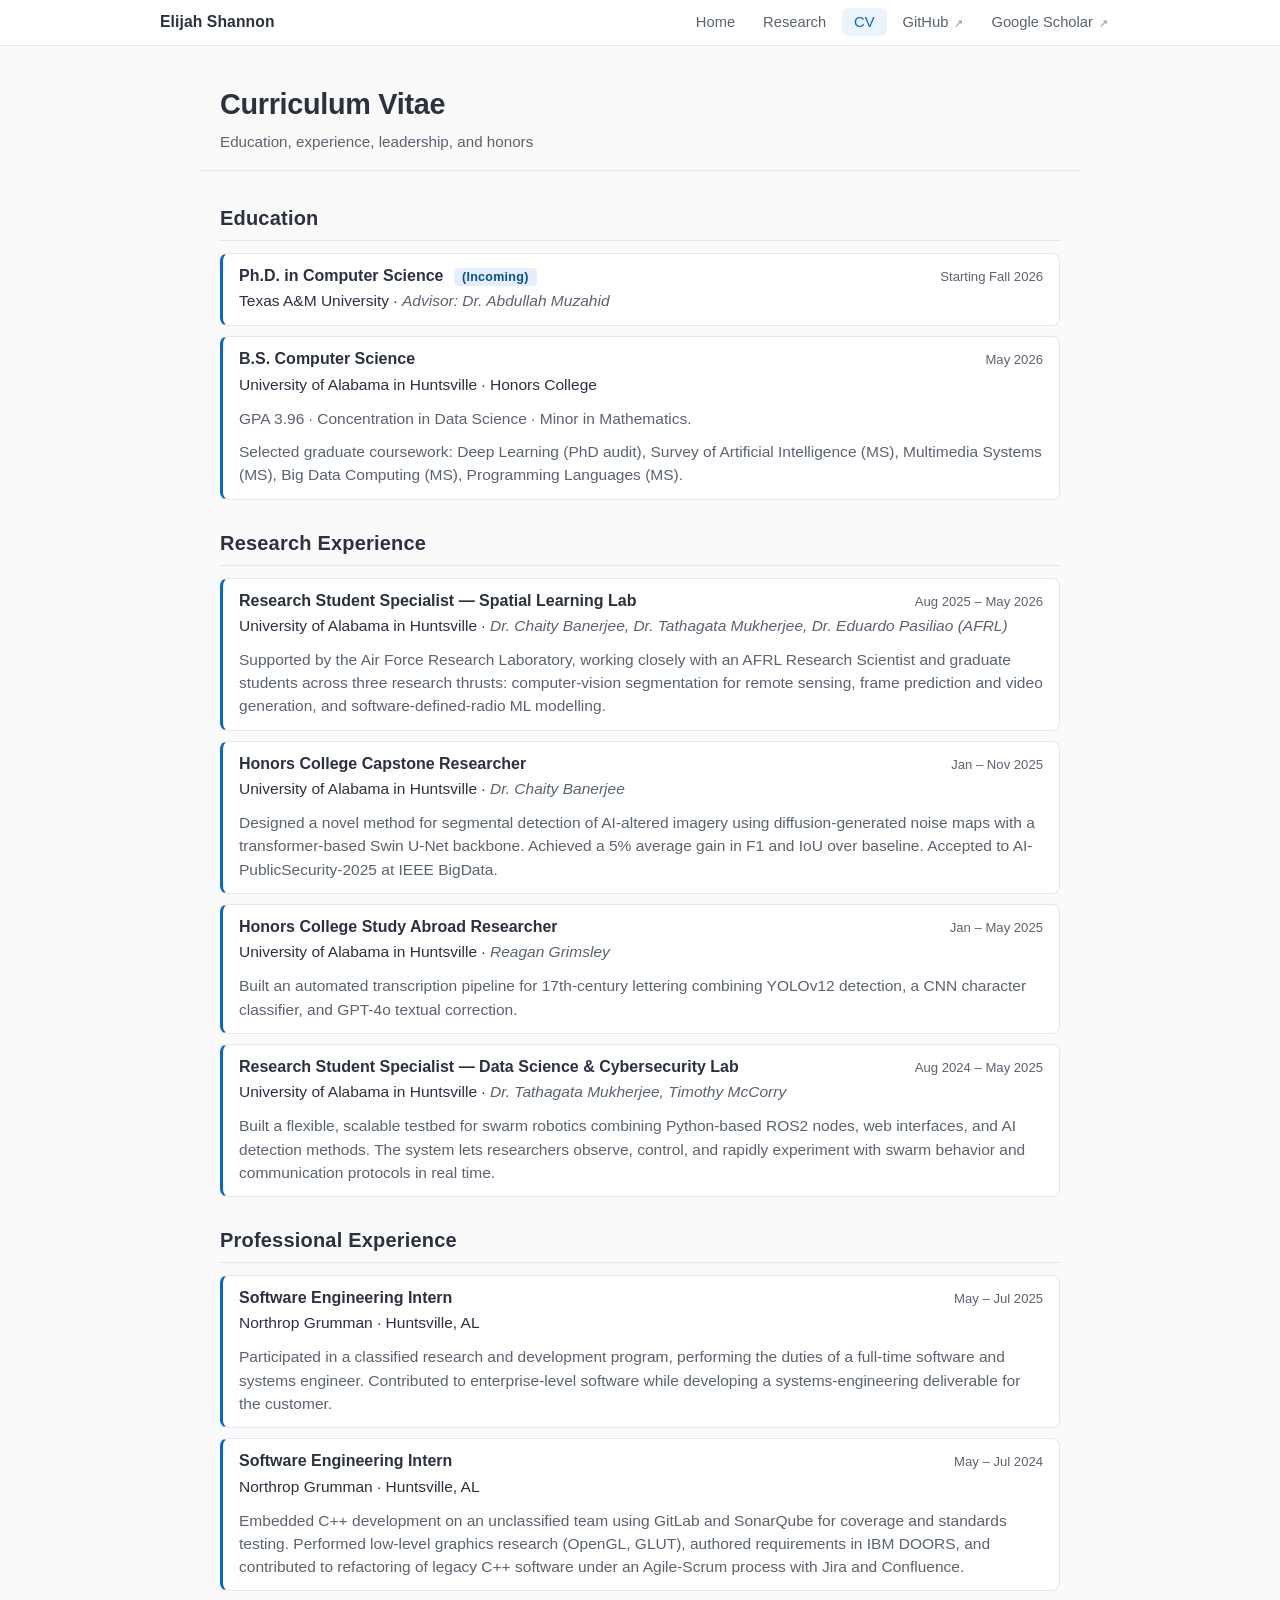
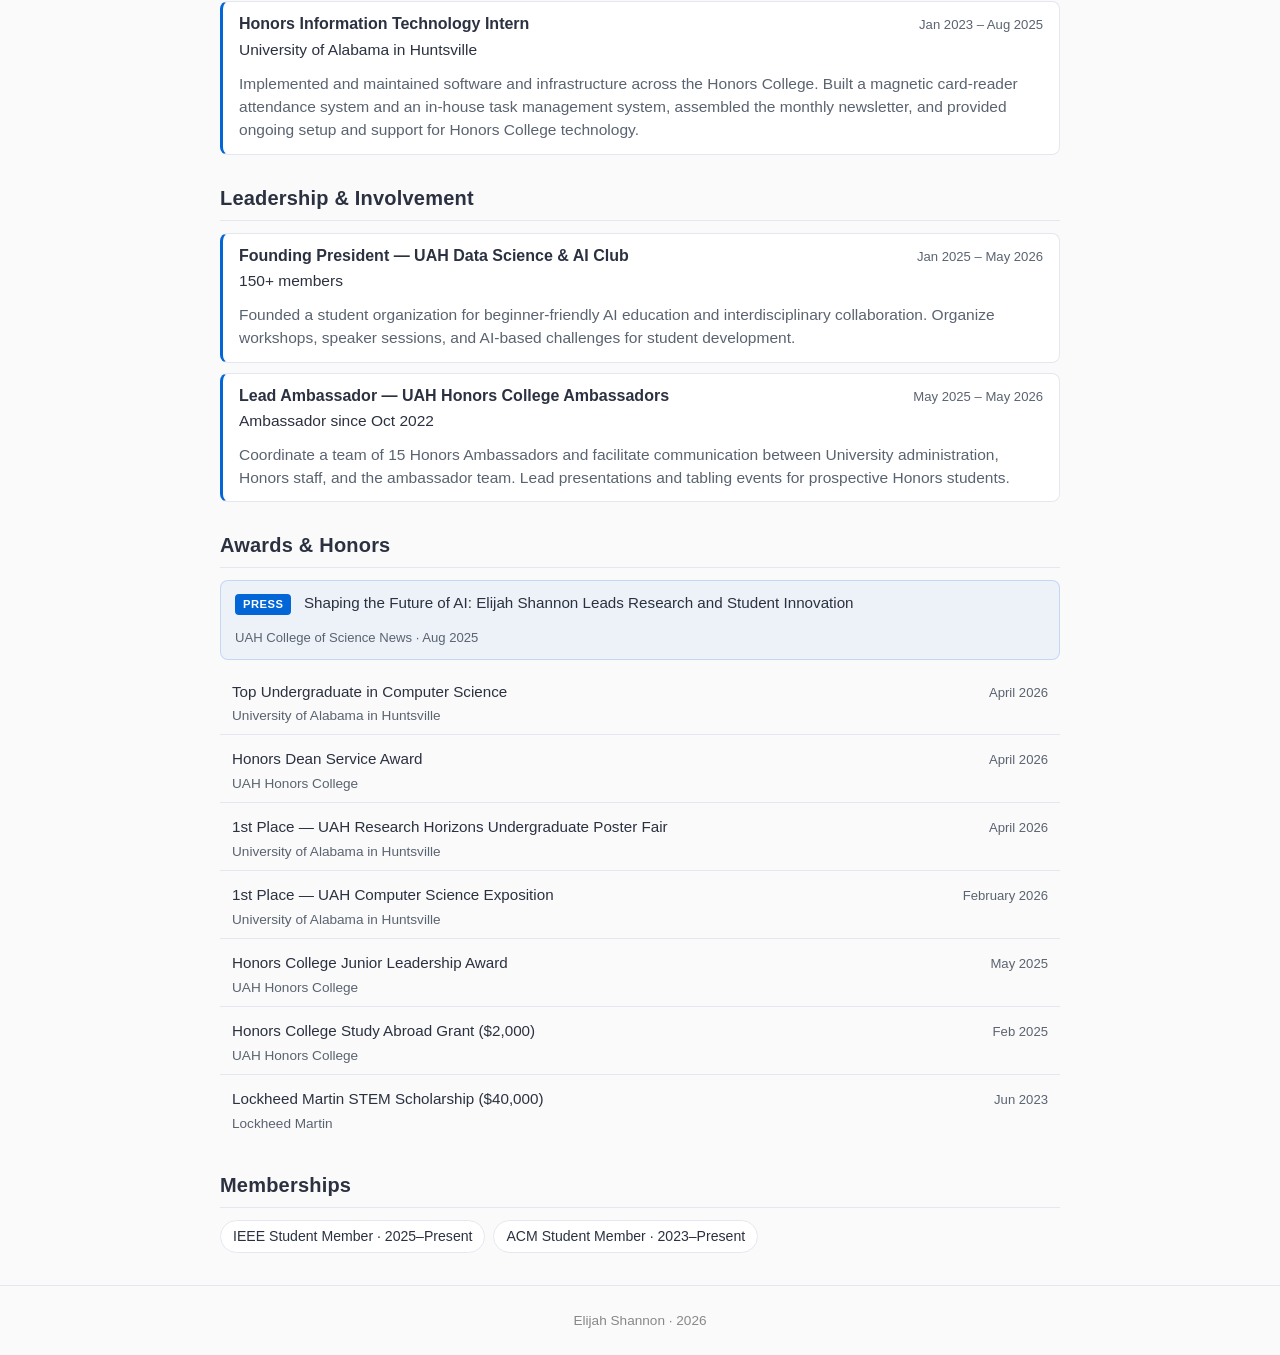
==== cv.html @ d0eb58f1 "Redesign site: multi-page layout with Home, Research, and CV - Split content into three pages with a" ====
<!DOCTYPE html>
<html lang="en">
<head>
    <meta charset="UTF-8">
    <meta name="viewport" content="width=device-width, initial-scale=1.0">
    <title>CV &middot; Elijah Shannon</title>
    <link rel="stylesheet" href="style.css">
</head>

<body>

    <nav class="site-nav" aria-label="Primary">
        <div class="site-nav-inner">
            <a href="index.html" class="brand">Elijah Shannon</a>
            <ul class="nav-links">
                <li><a href="index.html">Home</a></li>
                <li><a href="research.html">Research</a></li>
                <li><a href="cv.html" class="active" aria-current="page">CV</a></li>
                <li><a href="https://github.com/ElijahTheRandom/" target="_blank" rel="noopener noreferrer">GitHub <span class="ext">&#8599;</span></a></li>
                <li><a href="https://scholar.google.com/citations?user=PR8HUvsAAAAJ&hl" target="_blank" rel="noopener noreferrer">Google Scholar <span class="ext">&#8599;</span></a></li>
            </ul>
        </div>
    </nav>

    <header class="page-header">
        <h1>Curriculum Vitae</h1>
        <p class="subtitle">Education, experience, leadership, and honors</p>
    </header>

    <main class="content" role="main">

        <section>
            <h2>Education</h2>
            <ul class="cv-list">
                <li class="cv-entry">
                    <div class="cv-entry-head">
                        <h3>Ph.D. in Computer Science <span class="cv-status">(Incoming)</span></h3>
                        <span class="cv-date">Starting Fall 2026</span>
                    </div>
                    <p class="cv-meta"><span class="org">Texas A&amp;M University</span> &middot; <span class="advisors">Advisor: Dr. Abdullah Muzahid</span></p>
                </li>

                <li class="cv-entry">
                    <div class="cv-entry-head">
                        <h3>B.S. Computer Science</h3>
                        <span class="cv-date">May 2026</span>
                    </div>
                    <p class="cv-meta"><span class="org">University of Alabama in Huntsville</span> &middot; Honors College</p>
                    <p class="cv-detail">GPA 3.96 &middot; Concentration in Data Science &middot; Minor in Mathematics.</p>
                    <p class="cv-detail">Selected graduate coursework: Deep Learning (PhD audit), Survey of Artificial Intelligence (MS), Multimedia Systems (MS), Big Data Computing (MS), Programming Languages (MS).</p>
                </li>
            </ul>
        </section>

        <section>
            <h2>Research Experience</h2>
            <ul class="cv-list">
                <li class="cv-entry">
                    <div class="cv-entry-head">
                        <h3>Research Student Specialist &mdash; Spatial Learning Lab</h3>
                        <span class="cv-date">Aug 2025 &ndash; May 2026</span>
                    </div>
                    <p class="cv-meta"><span class="org">University of Alabama in Huntsville</span> &middot; <span class="advisors">Dr. Chaity Banerjee, Dr. Tathagata Mukherjee, Dr. Eduardo Pasiliao (AFRL)</span></p>
                    <p class="cv-detail">Supported by the Air Force Research Laboratory, working closely with an AFRL Research Scientist and graduate students across three research thrusts: computer-vision segmentation for remote sensing, frame prediction and video generation, and software-defined-radio ML modelling.</p>
                </li>

                <li class="cv-entry">
                    <div class="cv-entry-head">
                        <h3>Honors College Capstone Researcher</h3>
                        <span class="cv-date">Jan &ndash; Nov 2025</span>
                    </div>
                    <p class="cv-meta"><span class="org">University of Alabama in Huntsville</span> &middot; <span class="advisors">Dr. Chaity Banerjee</span></p>
                    <p class="cv-detail">Designed a novel method for segmental detection of AI-altered imagery using diffusion-generated noise maps with a transformer-based Swin U-Net backbone. Achieved a 5% average gain in F1 and IoU over baseline. Accepted to AI-PublicSecurity-2025 at IEEE BigData.</p>
                </li>

                <li class="cv-entry">
                    <div class="cv-entry-head">
                        <h3>Honors College Study Abroad Researcher</h3>
                        <span class="cv-date">Jan &ndash; May 2025</span>
                    </div>
                    <p class="cv-meta"><span class="org">University of Alabama in Huntsville</span> &middot; <span class="advisors">Reagan Grimsley</span></p>
                    <p class="cv-detail">Built an automated transcription pipeline for 17th-century lettering combining YOLOv12 detection, a CNN character classifier, and GPT-4o textual correction.</p>
                </li>

                <li class="cv-entry">
                    <div class="cv-entry-head">
                        <h3>Research Student Specialist &mdash; Data Science &amp; Cybersecurity Lab</h3>
                        <span class="cv-date">Aug 2024 &ndash; May 2025</span>
                    </div>
                    <p class="cv-meta"><span class="org">University of Alabama in Huntsville</span> &middot; <span class="advisors">Dr. Tathagata Mukherjee, Timothy McCorry</span></p>
                    <p class="cv-detail">Built a flexible, scalable testbed for swarm robotics combining Python-based ROS2 nodes, web interfaces, and AI detection methods. The system lets researchers observe, control, and rapidly experiment with swarm behavior and communication protocols in real time.</p>
                </li>
            </ul>
        </section>

        <section>
            <h2>Professional Experience</h2>
            <ul class="cv-list">
                <li class="cv-entry">
                    <div class="cv-entry-head">
                        <h3>Software Engineering Intern</h3>
                        <span class="cv-date">May &ndash; Jul 2025</span>
                    </div>
                    <p class="cv-meta"><span class="org">Northrop Grumman</span> &middot; Huntsville, AL</p>
                    <p class="cv-detail">Participated in a classified research and development program, performing the duties of a full-time software and systems engineer. Contributed to enterprise-level software while developing a systems-engineering deliverable for the customer.</p>
                </li>

                <li class="cv-entry">
                    <div class="cv-entry-head">
                        <h3>Software Engineering Intern</h3>
                        <span class="cv-date">May &ndash; Jul 2024</span>
                    </div>
                    <p class="cv-meta"><span class="org">Northrop Grumman</span> &middot; Huntsville, AL</p>
                    <p class="cv-detail">Embedded C++ development on an unclassified team using GitLab and SonarQube for coverage and standards testing. Performed low-level graphics research (OpenGL, GLUT), authored requirements in IBM DOORS, and contributed to refactoring of legacy C++ software under an Agile-Scrum process with Jira and Confluence.</p>
                </li>

                <li class="cv-entry">
                    <div class="cv-entry-head">
                        <h3>Honors Information Technology Intern</h3>
                        <span class="cv-date">Jan 2023 &ndash; Aug 2025</span>
                    </div>
                    <p class="cv-meta"><span class="org">University of Alabama in Huntsville</span></p>
                    <p class="cv-detail">Implemented and maintained software and infrastructure across the Honors College. Built a magnetic card-reader attendance system and an in-house task management system, assembled the monthly newsletter, and provided ongoing setup and support for Honors College technology.</p>
                </li>
            </ul>
        </section>

        <section>
            <h2>Leadership &amp; Involvement</h2>
            <ul class="cv-list">
                <li class="cv-entry">
                    <div class="cv-entry-head">
                        <h3>Founding President &mdash; UAH Data Science &amp; AI Club</h3>
                        <span class="cv-date">Jan 2025 &ndash; May 2026</span>
                    </div>
                    <p class="cv-meta">150+ members</p>
                    <p class="cv-detail">Founded a student organization for beginner-friendly AI education and interdisciplinary collaboration. Organize workshops, speaker sessions, and AI-based challenges for student development.</p>
                </li>

                <li class="cv-entry">
                    <div class="cv-entry-head">
                        <h3>Lead Ambassador &mdash; UAH Honors College Ambassadors</h3>
                        <span class="cv-date">May 2025 &ndash; May 2026</span>
                    </div>
                    <p class="cv-meta">Ambassador since Oct 2022</p>
                    <p class="cv-detail">Coordinate a team of 15 Honors Ambassadors and facilitate communication between University administration, Honors staff, and the ambassador team. Lead presentations and tabling events for prospective Honors students.</p>
                </li>
            </ul>
        </section>

        <section>
            <h2>Awards &amp; Honors</h2>

            <div class="press-feature">
                <div>
                    <span class="press-label">Press</span>
                    <a href="https://www.uah.edu/science/science-news/19651-shaping-the-future-of-ai-elijah-shannon-leads-research-and-student-innovation" target="_blank" rel="noopener">Shaping the Future of AI: Elijah Shannon Leads Research and Student Innovation</a>
                </div>
                <span class="press-meta">UAH College of Science News &middot; Aug 2025</span>
            </div>

            <ul class="awards-list">
                <li>
                    <div class="award-main">
                        <span class="award-title">Top Undergraduate in Computer Science</span>
                        <span class="award-org">University of Alabama in Huntsville</span>
                    </div>
                    <span class="award-date">April 2026</span>
                </li>
                <li>
                    <div class="award-main">
                        <span class="award-title">Honors Dean Service Award</span>
                        <span class="award-org">UAH Honors College</span>
                    </div>
                    <span class="award-date">April 2026</span>
                </li>
                <li>
                    <div class="award-main">
                        <span class="award-title">1st Place &mdash; UAH Research Horizons Undergraduate Poster Fair</span>
                        <span class="award-org">University of Alabama in Huntsville</span>
                    </div>
                    <span class="award-date">April 2026</span>
                </li>
                <li>
                    <div class="award-main">
                        <span class="award-title">1st Place &mdash; UAH Computer Science Exposition</span>
                        <span class="award-org">University of Alabama in Huntsville</span>
                    </div>
                    <span class="award-date">February 2026</span>
                </li>
                <li>
                    <div class="award-main">
                        <span class="award-title">Honors College Junior Leadership Award</span>
                        <span class="award-org">UAH Honors College</span>
                    </div>
                    <span class="award-date">May 2025</span>
                </li>
                <li>
                    <div class="award-main">
                        <span class="award-title">Honors College Study Abroad Grant ($2,000)</span>
                        <span class="award-org">UAH Honors College</span>
                    </div>
                    <span class="award-date">Feb 2025</span>
                </li>
                <li>
                    <div class="award-main">
                        <span class="award-title">Lockheed Martin STEM Scholarship ($40,000)</span>
                        <span class="award-org">Lockheed Martin</span>
                    </div>
                    <span class="award-date">Jun 2023</span>
                </li>
            </ul>
        </section>

        <section>
            <h2>Memberships</h2>
            <ul class="tag-list">
                <li>IEEE Student Member &middot; 2025&ndash;Present</li>
                <li>ACM Student Member &middot; 2023&ndash;Present</li>
            </ul>
        </section>

    </main>
    <footer>
        <p>Elijah Shannon &middot; 2026</p>
    </footer>

    <script src="script.js"></script>

</body>
</html>
---- style.css ----
/* ----------- Global Reset ----------- */
* {
    margin: 0;
    padding: 0;
    box-sizing: border-box;
}

:root {
    --accent: #0366d6;
    --accent-dark: #024f9f;
    --text: #2b3140;
    --text-muted: #5a6370;
    --bg: #fafafa;
    --card-bg: #ffffff;
    --card-border: #e4e8ee;
    --thumb-bg: #f3f5f8;
}

/* ----------- Body ----------- */
body {
    font-family: "Segoe UI", Helvetica, Arial, sans-serif;
    line-height: 1.55;
    color: var(--text);
    background: var(--bg);
}

/* ----------- Top Navigation ----------- */
.site-nav {
    position: sticky;
    top: 0;
    z-index: 50;
    background: rgba(255,255,255,0.92);
    backdrop-filter: saturate(160%) blur(8px);
    -webkit-backdrop-filter: saturate(160%) blur(8px);
    border-bottom: 1px solid var(--card-border);
}

.site-nav-inner {
    max-width: 1000px;
    margin: 0 auto;
    padding: 10px 20px;
    display: flex;
    align-items: center;
    justify-content: space-between;
    gap: 16px;
}

.brand {
    font-weight: 700;
    font-size: 0.98rem;
    letter-spacing: 0.1px;
    color: var(--text);
    text-decoration: none;
}

.brand:hover { color: var(--accent); }

.nav-links {
    list-style: none;
    display: flex;
    gap: 4px;
    padding: 0;
    margin: 0;
    flex-wrap: wrap;
}

.nav-links a {
    color: var(--text-muted);
    text-decoration: none;
    font-size: 0.92rem;
    font-weight: 500;
    padding: 6px 12px;
    border-radius: 6px;
    transition: color .15s ease, background .15s ease;
}

.nav-links a:hover {
    color: var(--text);
    background: #f0f3f8;
}

.nav-links a.active {
    color: var(--accent);
    background: rgba(3,102,214,0.08);
}

.nav-links .ext {
    font-size: 0.75em;
    opacity: 0.7;
    margin-left: 2px;
}

/* ----------- Header / Hero ----------- */
.hero {
    text-align: center;
    padding: 48px 20px 32px;
    background: #fff;
    border-bottom: 1px solid var(--card-border);
}

.page-header {
    max-width: 880px;
    margin: 36px auto 0;
    padding: 0 20px 16px;
    border-bottom: 1px solid var(--card-border);
}

.page-header h1 {
    font-size: 1.8rem;
    font-weight: 700;
    letter-spacing: -0.3px;
    margin-bottom: 4px;
}

.page-header .subtitle {
    margin: 0;
    font-size: 0.95rem;
}

.hero h1 {
    font-size: 2.2rem;
    font-weight: 700;
    letter-spacing: -0.5px;
    margin-bottom: 6px;
}

.subtitle {
    font-size: 1rem;
    color: var(--text-muted);
    margin-bottom: 12px;
}

.links a {
    margin: 0 8px;
    text-decoration: none;
    color: var(--accent);
    font-weight: 500;
    font-size: 0.95rem;
}

.links a:hover { text-decoration: underline; }

/* ----------- Content ----------- */
.content {
    max-width: 880px;
    margin: 32px auto;
    padding: 0 20px;
}

.content section {
    margin-bottom: 28px;
}

.content h2 {
    font-size: 1.25rem;
    font-weight: 600;
    margin-bottom: 12px;
    padding-bottom: 6px;
    color: var(--text);
    border-bottom: 1px solid var(--card-border);
    letter-spacing: 0.2px;
}

.content p {
    font-size: 0.97rem;
    margin-bottom: 10px;
}

.content p:last-child { margin-bottom: 0; }

.content p a {
    color: var(--accent);
    text-decoration: none;
    border-bottom: 1px solid rgba(3,102,214,0.35);
    transition: color .15s ease, border-color .15s ease;
}

.content p a:hover {
    color: var(--accent-dark);
    border-bottom-color: var(--accent-dark);
}

/* ----------- Footer ----------- */
footer {
    text-align: center;
    padding: 24px 0;
    color: #888;
    font-size: 0.85rem;
    border-top: 1px solid var(--card-border);
    margin-top: 32px;
}

/* ----------- Research Interests (tag list) ----------- */
.tag-list {
    list-style: none;
    display: flex;
    flex-wrap: wrap;
    gap: 8px;
    padding: 0;
}

.tag-list li {
    background: #fff;
    border: 1px solid var(--card-border);
    border-radius: 999px;
    padding: 5px 12px;
    font-size: 0.88rem;
    color: var(--text);
}

/* ----------- CV entries (Education, Experience, Leadership) ----------- */
.cv-list {
    list-style: none;
    padding: 0;
    display: flex;
    flex-direction: column;
    gap: 10px;
}

.cv-entry {
    background: var(--card-bg);
    border: 1px solid var(--card-border);
    border-left: 3px solid var(--accent);
    border-radius: 8px;
    padding: 12px 16px;
}

.cv-entry-head {
    display: flex;
    justify-content: space-between;
    align-items: baseline;
    gap: 12px;
    flex-wrap: wrap;
    margin-bottom: 2px;
}

.cv-entry-head h3 {
    font-size: 1rem;
    font-weight: 600;
    color: var(--text);
    margin: 0;
    line-height: 1.3;
}

.cv-status {
    font-size: 0.78rem;
    font-weight: 600;
    color: var(--accent-dark);
    background: rgba(3,102,214,0.10);
    padding: 2px 8px;
    border-radius: 4px;
    margin-left: 6px;
    vertical-align: middle;
    letter-spacing: 0.3px;
}

.cv-date {
    font-size: 0.82rem;
    color: var(--text-muted);
    font-variant-numeric: tabular-nums;
    white-space: nowrap;
}

.cv-meta {
    font-size: 0.88rem;
    color: var(--text);
    margin: 0;
}

.cv-meta .org {
    font-weight: 500;
}

.cv-meta .advisors {
    color: var(--text-muted);
    font-style: italic;
}

.cv-detail {
    font-size: 0.9rem;
    color: var(--text-muted);
    margin: 4px 0 0;
    line-height: 1.5;
}

/* ----------- Awards & Honors ----------- */
.awards-list {
    list-style: none;
    padding: 0;
    display: flex;
    flex-direction: column;
    gap: 4px;
}

.awards-list li {
    display: flex;
    justify-content: space-between;
    align-items: baseline;
    gap: 12px;
    padding: 8px 12px;
    border-bottom: 1px solid var(--card-border);
    flex-wrap: wrap;
}

.awards-list li:last-child { border-bottom: none; }

.award-main {
    flex: 1;
    min-width: 0;
}

.award-title {
    font-size: 0.95rem;
    font-weight: 500;
    color: var(--text);
}

.award-org {
    font-size: 0.85rem;
    color: var(--text-muted);
    display: block;
    margin-top: 1px;
}

.award-date {
    font-size: 0.82rem;
    color: var(--text-muted);
    font-variant-numeric: tabular-nums;
    white-space: nowrap;
}

.press-feature {
    background: rgba(3,102,214,0.05);
    border: 1px solid rgba(3,102,214,0.18);
    border-radius: 8px;
    padding: 10px 14px;
    margin-bottom: 12px;
    display: flex;
    align-items: baseline;
    justify-content: space-between;
    gap: 12px;
    flex-wrap: wrap;
}

.press-feature .press-label {
    display: inline-block;
    background: var(--accent);
    color: #fff;
    padding: 2px 8px;
    border-radius: 4px;
    font-size: 0.7rem;
    font-weight: 700;
    letter-spacing: 0.5px;
    text-transform: uppercase;
    margin-right: 8px;
    vertical-align: middle;
}

.press-feature a {
    color: var(--text);
    text-decoration: none;
    font-weight: 500;
    font-size: 0.95rem;
}

.press-feature a:hover {
    color: var(--accent);
    text-decoration: underline;
}

.press-feature .press-meta {
    font-size: 0.82rem;
    color: var(--text-muted);
    white-space: nowrap;
}

/* ----------- Reusable Info Blocks ----------- */
.block-list {
    display: flex;
    flex-direction: column;
    gap: 14px;
}

.block-grid {
    display: grid;
    grid-template-columns: repeat(2, minmax(0, 1fr));
    gap: 14px;
}

.info-block {
    display: flex;
    align-items: stretch;
    background: var(--card-bg);
    border: 1px solid var(--card-border);
    border-radius: 10px;
    overflow: hidden;
    transition: box-shadow .15s ease, transform .15s ease, border-color .15s ease;
}

.info-block:hover {
    box-shadow: 0 4px 14px rgba(0,0,0,0.07);
    border-color: #d4dae3;
}

.info-block:focus-within {
    box-shadow: 0 0 0 3px rgba(3,102,214,0.22);
}

.block-image {
    display: block;
    cursor: zoom-in;
    padding: 0;
    border: 0;
    background: var(--thumb-bg);
    width: 150px;
    min-width: 150px;
    flex-shrink: 0;
    position: relative;
    overflow: hidden;
}

.block-image img {
    width: 100%;
    height: 100%;
    object-fit: contain;
    display: block;
    padding: 8px;
    transition: transform .25s ease;
}

.block-image:hover img { transform: scale(1.04); }

.block-body {
    flex: 1;
    padding: 12px 16px;
    display: flex;
    flex-direction: column;
    justify-content: center;
    gap: 4px;
    min-width: 0;
}

.block-body h3 {
    margin: 0;
    font-size: 1rem;
    line-height: 1.35;
    font-weight: 600;
    color: var(--text);
}

.block-body h3 a, .block-body h3 span {
    text-decoration: none;
    color: inherit;
}

.block-body h3 a:hover {
    color: var(--accent);
    text-decoration: underline;
}

.authors, .pub-meta, .venue-line {
    font-size: 0.85rem;
    color: var(--text-muted);
    margin: 0;
}

.venue-line { font-style: italic; }

.tag {
    display: inline-block;
    background: rgba(3,102,214,0.10);
    color: var(--accent-dark);
    padding: 1px 8px;
    border-radius: 4px;
    font-size: 0.72rem;
    font-style: normal;
    font-weight: 700;
    letter-spacing: 0.3px;
    text-transform: uppercase;
}

.tag-award {
    background: rgba(202, 138, 4, 0.12);
    color: #92660a;
}

.block-actions {
    margin-top: 6px;
    display: flex;
    gap: 6px;
    flex-wrap: wrap;
}

.block-actions a {
    background: var(--accent);
    color: #fff;
    text-decoration: none;
    padding: 4px 10px;
    border-radius: 6px;
    font-size: 0.78rem;
    font-weight: 600;
    letter-spacing: 0.3px;
    display: inline-flex;
    align-items: center;
    transition: background .15s ease;
}

.block-actions a:hover { background: var(--accent-dark); }

.block-actions a:focus-visible {
    outline: 2px solid var(--accent-dark);
    outline-offset: 2px;
}

/* ----------- Compact list (Presentations / talks) ----------- */
.compact-list {
    list-style: none;
    padding: 0;
    display: flex;
    flex-direction: column;
    gap: 8px;
}

.compact-list li {
    padding: 10px 14px;
    background: var(--card-bg);
    border: 1px solid var(--card-border);
    border-radius: 8px;
    display: flex;
    flex-direction: column;
    gap: 2px;
}

.compact-title {
    font-size: 0.95rem;
    font-weight: 600;
    color: var(--text);
    line-height: 1.35;
}

.compact-venue {
    font-size: 0.83rem;
    color: var(--text-muted);
    font-style: italic;
}

/* ----------- Responsive ----------- */
@media (max-width: 720px) {
    .hero { padding: 36px 16px 24px; }
    .hero h1 { font-size: 1.85rem; }
    .content { margin: 24px auto; }
    .block-grid { grid-template-columns: 1fr; }
    .info-block { flex-direction: row; }
    .block-image { width: 110px; min-width: 110px; }
    .block-body { padding: 10px 12px; }
    .block-body h3 { font-size: 0.95rem; }
    .site-nav-inner { padding: 8px 14px; gap: 10px; }
    .nav-links a { padding: 5px 9px; font-size: 0.88rem; }
    .page-header { margin-top: 22px; }
    .page-header h1 { font-size: 1.5rem; }
}

@media (max-width: 480px) {
    .info-block { flex-direction: column; }
    .block-image {
        width: 100%;
        min-width: 100%;
        height: 140px;
    }
}

/* ----------- Modal (shared enlarged image) ----------- */
.modal {
    position: fixed;
    inset: 0;
    background: rgba(20,22,30,0.78);
    display: none;
    align-items: center;
    justify-content: center;
    padding: 40px 20px;
    z-index: 1000;
}

.modal.open { display: flex; }

.modal-content {
    background: #ffffff;
    padding: 16px 18px 22px;
    border-radius: 12px;
    max-width: 1000px;
    width: 100%;
    box-shadow: 0 8px 32px rgba(0,0,0,0.25);
    position: relative;
    display: flex;
    flex-direction: column;
    gap: 12px;
}

.modal-content img {
    max-width: 100%;
    height: auto;
    display: block;
    border-radius: 6px;
    max-height: 82vh;
    object-fit: contain;
}

.modal-close {
    position: absolute;
    top: 6px;
    right: 12px;
    background: transparent;
    border: none;
    font-size: 1.8rem;
    cursor: pointer;
    line-height: 1;
    color: #333;
}

.modal-close:hover { color: var(--accent); }

.modal-close:focus-visible {
    outline: 2px solid var(--accent);
    border-radius: 4px;
}

#modalCaption {
    font-size: 0.95rem;
    font-weight: 600;
    color: var(--text);
}

/* ----------- Utility ----------- */
.pub-meta { color: var(--text-muted); }
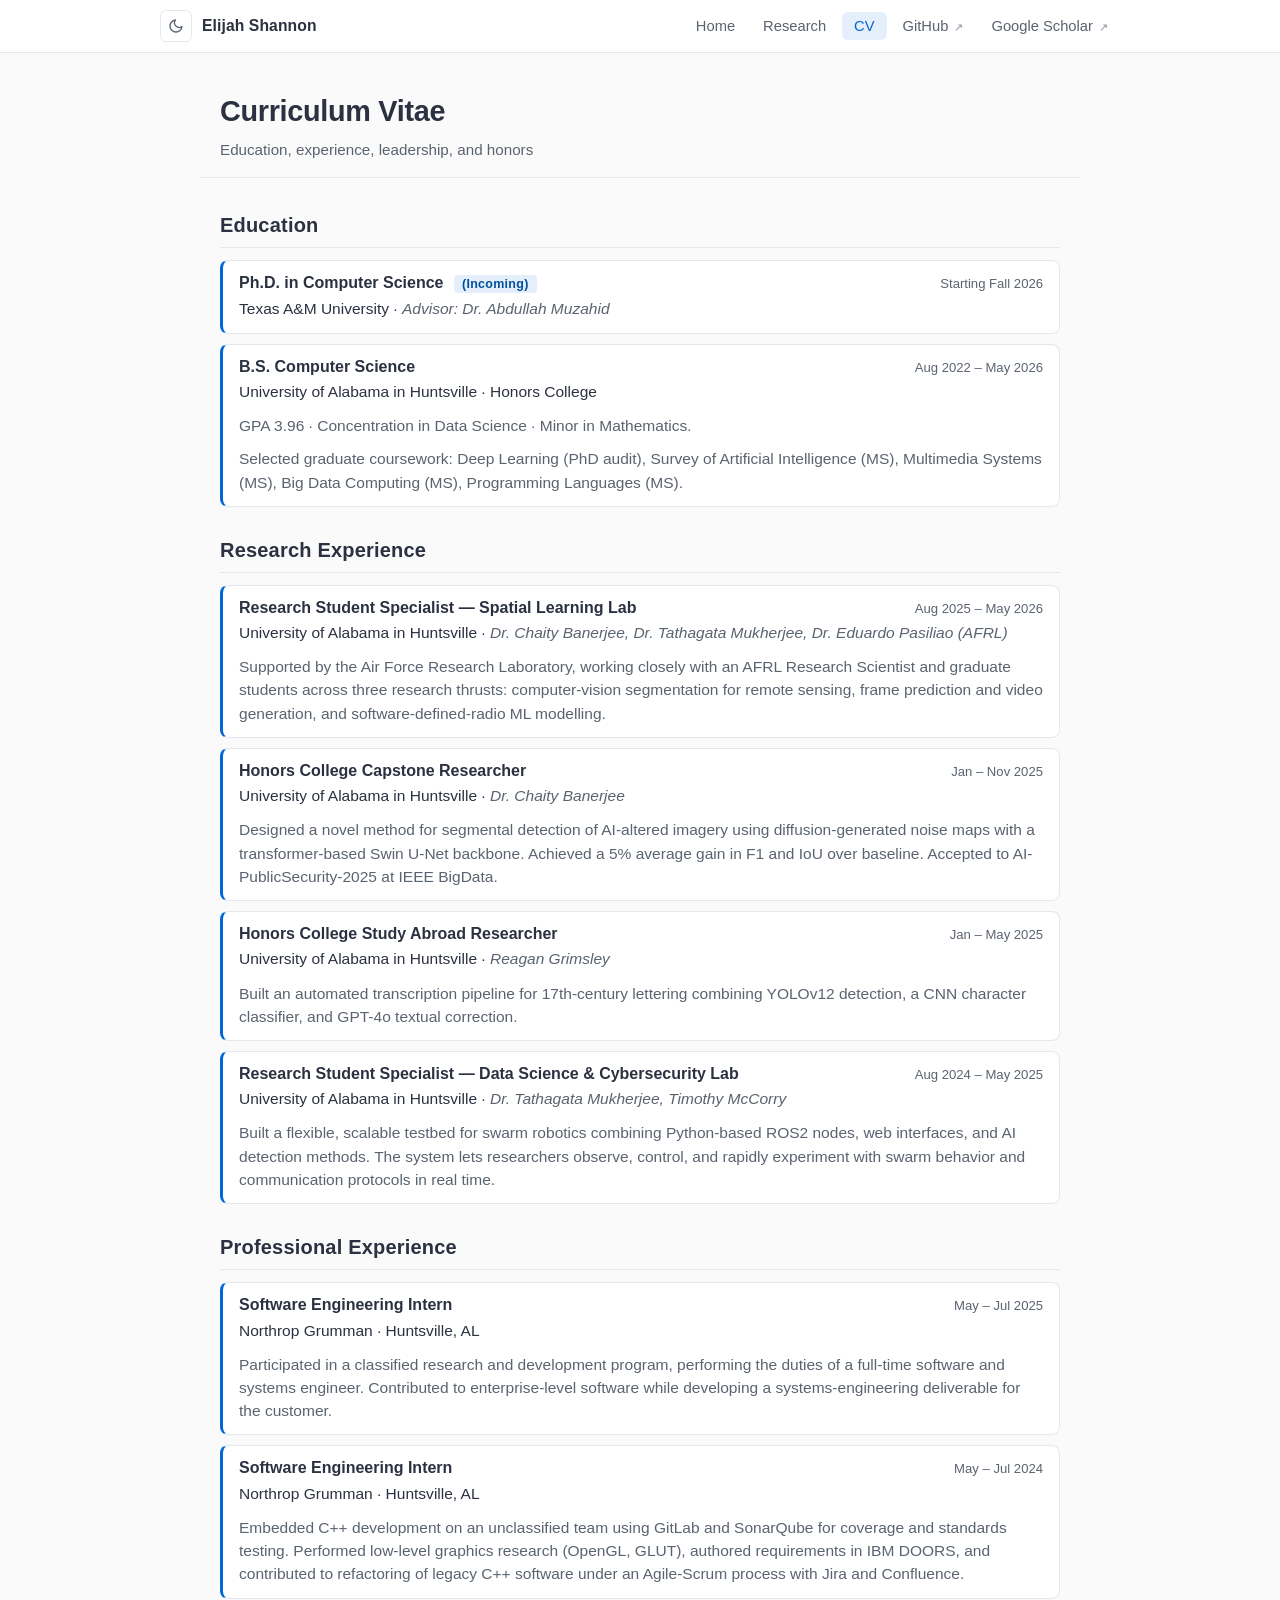
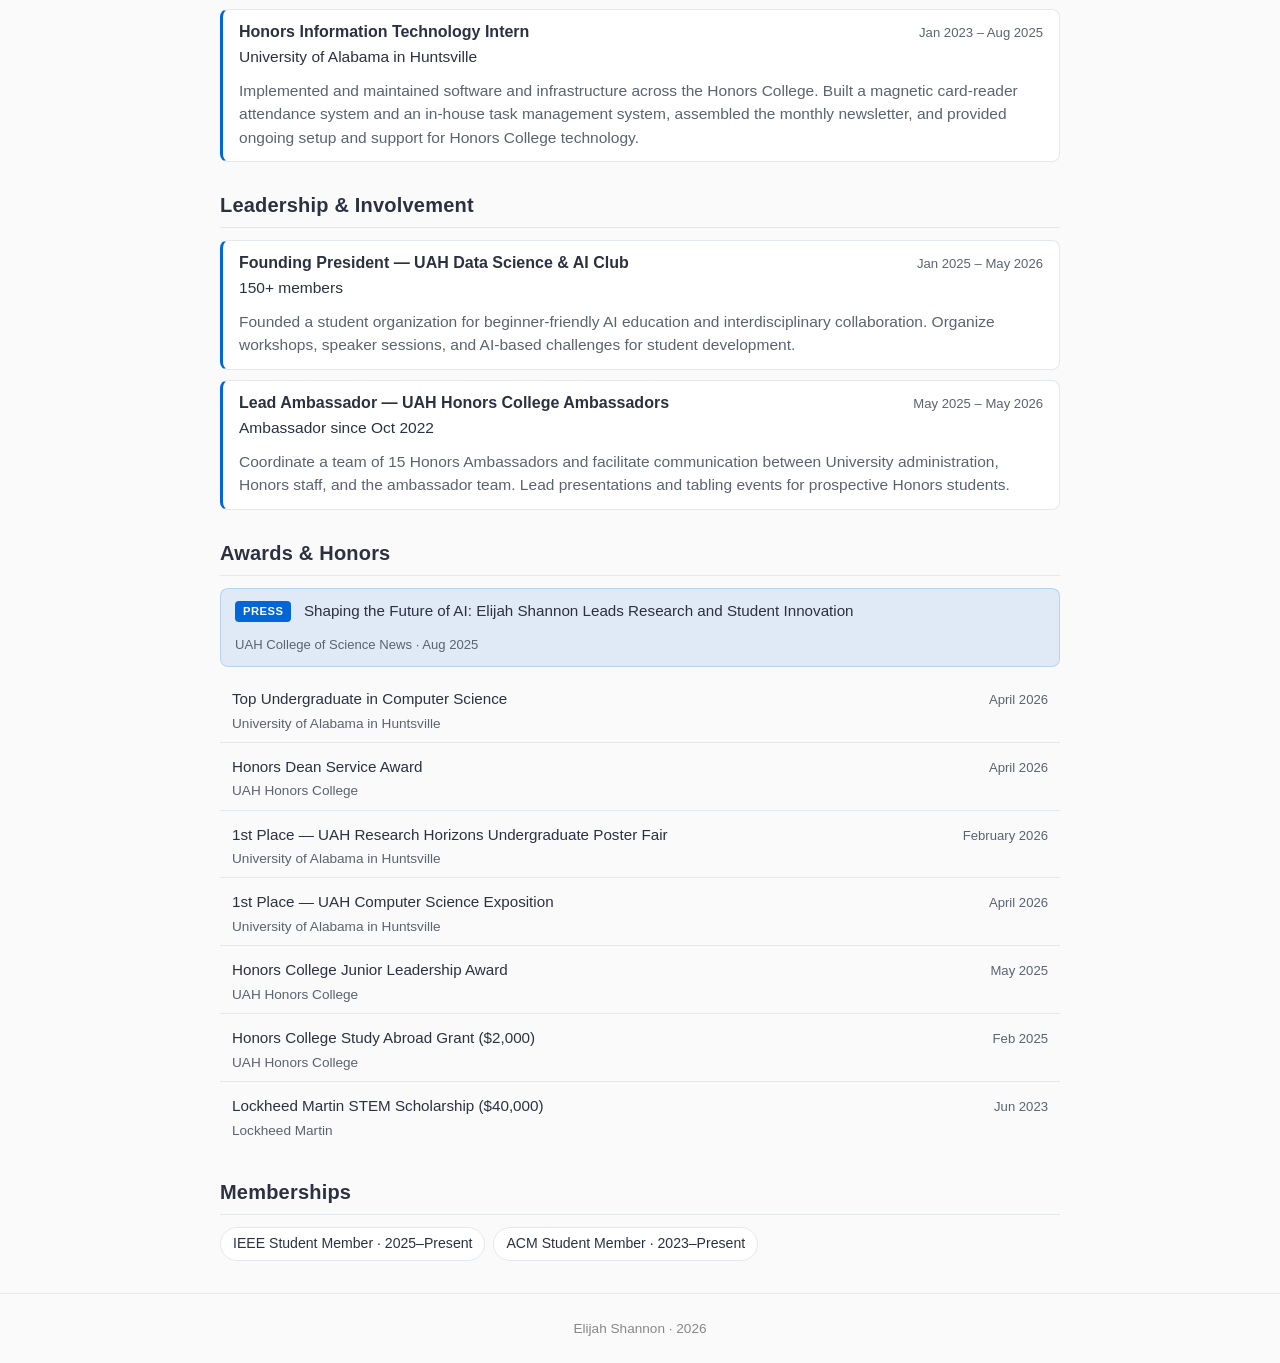
==== commit 562cabae: "dark mode" ====
--- a/cv.html
+++ b/cv.html
@@ -5,13 +5,29 @@
     <meta name="viewport" content="width=device-width, initial-scale=1.0">
     <title>CV &middot; Elijah Shannon</title>
     <link rel="stylesheet" href="style.css">
+    <script>
+      (function() {
+        try {
+          var saved = localStorage.getItem('theme');
+          var prefersDark = window.matchMedia && window.matchMedia('(prefers-color-scheme: dark)').matches;
+          var theme = saved || (prefersDark ? 'dark' : 'light');
+          document.documentElement.setAttribute('data-theme', theme);
+        } catch (e) { /* default to light */ }
+      })();
+    </script>
 </head>
 
 <body>
 
     <nav class="site-nav" aria-label="Primary">
         <div class="site-nav-inner">
-            <a href="index.html" class="brand">Elijah Shannon</a>
+            <div class="nav-left">
+                <button type="button" class="theme-toggle" aria-label="Toggle dark mode" title="Toggle dark mode">
+                    <svg class="icon-moon" viewBox="0 0 24 24" fill="none" stroke="currentColor" stroke-width="2" stroke-linecap="round" stroke-linejoin="round" aria-hidden="true"><path d="M21 12.79A9 9 0 1 1 11.21 3 7 7 0 0 0 21 12.79z"/></svg>
+                    <svg class="icon-sun" viewBox="0 0 24 24" fill="none" stroke="currentColor" stroke-width="2" stroke-linecap="round" stroke-linejoin="round" aria-hidden="true"><circle cx="12" cy="12" r="4"/><path d="M12 2v2M12 20v2M4.93 4.93l1.41 1.41M17.66 17.66l1.41 1.41M2 12h2M20 12h2M4.93 19.07l1.41-1.41M17.66 6.34l1.41-1.41"/></svg>
+                </button>
+                <a href="index.html" class="brand">Elijah Shannon</a>
+            </div>
             <ul class="nav-links">
                 <li><a href="index.html">Home</a></li>
                 <li><a href="research.html">Research</a></li>
@@ -43,7 +59,7 @@
                 <li class="cv-entry">
                     <div class="cv-entry-head">
                         <h3>B.S. Computer Science</h3>
-                        <span class="cv-date">May 2026</span>
+                        <span class="cv-date">Aug 2022 &ndash; May 2026</span>
                     </div>
                     <p class="cv-meta"><span class="org">University of Alabama in Huntsville</span> &middot; Honors College</p>
                     <p class="cv-detail">GPA 3.96 &middot; Concentration in Data Science &middot; Minor in Mathematics.</p>
@@ -179,14 +195,14 @@
                         <span class="award-title">1st Place &mdash; UAH Research Horizons Undergraduate Poster Fair</span>
                         <span class="award-org">University of Alabama in Huntsville</span>
                     </div>
-                    <span class="award-date">April 2026</span>
+                    <span class="award-date">February 2026</span>
                 </li>
                 <li>
                     <div class="award-main">
                         <span class="award-title">1st Place &mdash; UAH Computer Science Exposition</span>
                         <span class="award-org">University of Alabama in Huntsville</span>
                     </div>
-                    <span class="award-date">February 2026</span>
+                    <span class="award-date">April 2026</span>
                 </li>
                 <li>
                     <div class="award-main">
--- a/style.css
+++ b/style.css
@@ -8,12 +8,44 @@
 :root {
     --accent: #0366d6;
     --accent-dark: #024f9f;
+    --accent-soft: rgba(3,102,214,0.10);
+    --accent-soft-strong: rgba(3,102,214,0.18);
+    --accent-underline: rgba(3,102,214,0.35);
+    --award: #92660a;
+    --award-soft: rgba(202,138,4,0.12);
     --text: #2b3140;
     --text-muted: #5a6370;
     --bg: #fafafa;
     --card-bg: #ffffff;
     --card-border: #e4e8ee;
+    --card-border-hover: #d4dae3;
     --thumb-bg: #f3f5f8;
+    --nav-bg: rgba(255,255,255,0.92);
+    --hover-bg: #f0f3f8;
+    --modal-overlay: rgba(20,22,30,0.78);
+    --footer-color: #888;
+}
+
+[data-theme="dark"] {
+    --accent: #58a6ff;
+    --accent-dark: #4493e6;
+    --accent-soft: rgba(88,166,255,0.14);
+    --accent-soft-strong: rgba(88,166,255,0.22);
+    --accent-underline: rgba(88,166,255,0.5);
+    --award: #e0b75c;
+    --award-soft: rgba(224,183,92,0.14);
+    --text: #e6edf3;
+    --text-muted: #8b95a5;
+    --bg: #0f1419;
+    --card-bg: #161b22;
+    --card-border: #2a3340;
+    --card-border-hover: #3a4250;
+    --thumb-bg: #252b35;
+    --nav-bg: rgba(15,20,25,0.85);
+    --hover-bg: #1f2530;
+    --modal-overlay: rgba(0,0,0,0.78);
+    --footer-color: #6a7280;
+    color-scheme: dark;
 }
 
 /* ----------- Body ----------- */
@@ -29,7 +61,7 @@
     position: sticky;
     top: 0;
     z-index: 50;
-    background: rgba(255,255,255,0.92);
+    background: var(--nav-bg);
     backdrop-filter: saturate(160%) blur(8px);
     -webkit-backdrop-filter: saturate(160%) blur(8px);
     border-bottom: 1px solid var(--card-border);
@@ -44,6 +76,50 @@
     justify-content: space-between;
     gap: 16px;
 }
+
+.nav-left {
+    display: flex;
+    align-items: center;
+    gap: 10px;
+}
+
+.theme-toggle {
+    background: transparent;
+    border: 1px solid var(--card-border);
+    border-radius: 6px;
+    width: 32px;
+    height: 32px;
+    padding: 0;
+    cursor: pointer;
+    color: var(--text-muted);
+    display: inline-flex;
+    align-items: center;
+    justify-content: center;
+    transition: color .15s ease, background .15s ease, border-color .15s ease;
+    flex-shrink: 0;
+}
+
+.theme-toggle:hover {
+    color: var(--text);
+    background: var(--hover-bg);
+    border-color: var(--card-border-hover);
+}
+
+.theme-toggle:focus-visible {
+    outline: 2px solid var(--accent);
+    outline-offset: 2px;
+}
+
+.theme-toggle svg {
+    width: 16px;
+    height: 16px;
+}
+
+.theme-toggle .icon-sun { display: none; }
+.theme-toggle .icon-moon { display: block; }
+
+[data-theme="dark"] .theme-toggle .icon-sun { display: block; }
+[data-theme="dark"] .theme-toggle .icon-moon { display: none; }
 
 .brand {
     font-weight: 700;
@@ -76,12 +152,12 @@
 
 .nav-links a:hover {
     color: var(--text);
-    background: #f0f3f8;
+    background: var(--hover-bg);
 }
 
 .nav-links a.active {
     color: var(--accent);
-    background: rgba(3,102,214,0.08);
+    background: var(--accent-soft);
 }
 
 .nav-links .ext {
@@ -94,7 +170,7 @@
 .hero {
     text-align: center;
     padding: 48px 20px 32px;
-    background: #fff;
+    background: var(--card-bg);
     border-bottom: 1px solid var(--card-border);
 }
 
@@ -171,7 +247,7 @@
 .content p a {
     color: var(--accent);
     text-decoration: none;
-    border-bottom: 1px solid rgba(3,102,214,0.35);
+    border-bottom: 1px solid var(--accent-underline);
     transition: color .15s ease, border-color .15s ease;
 }
 
@@ -184,7 +260,7 @@
 footer {
     text-align: center;
     padding: 24px 0;
-    color: #888;
+    color: var(--footer-color);
     font-size: 0.85rem;
     border-top: 1px solid var(--card-border);
     margin-top: 32px;
@@ -200,7 +276,7 @@
 }
 
 .tag-list li {
-    background: #fff;
+    background: var(--card-bg);
     border: 1px solid var(--card-border);
     border-radius: 999px;
     padding: 5px 12px;
@@ -246,13 +322,15 @@
     font-size: 0.78rem;
     font-weight: 600;
     color: var(--accent-dark);
-    background: rgba(3,102,214,0.10);
+    background: var(--accent-soft);
     padding: 2px 8px;
     border-radius: 4px;
     margin-left: 6px;
     vertical-align: middle;
     letter-spacing: 0.3px;
 }
+
+[data-theme="dark"] .cv-status { color: var(--accent); }
 
 .cv-date {
     font-size: 0.82rem;
@@ -330,8 +408,8 @@
 }
 
 .press-feature {
-    background: rgba(3,102,214,0.05);
-    border: 1px solid rgba(3,102,214,0.18);
+    background: var(--accent-soft);
+    border: 1px solid var(--accent-soft-strong);
     border-radius: 8px;
     padding: 10px 14px;
     margin-bottom: 12px;
@@ -399,11 +477,11 @@
 
 .info-block:hover {
     box-shadow: 0 4px 14px rgba(0,0,0,0.07);
-    border-color: #d4dae3;
+    border-color: var(--card-border-hover);
 }
 
 .info-block:focus-within {
-    box-shadow: 0 0 0 3px rgba(3,102,214,0.22);
+    box-shadow: 0 0 0 3px var(--accent-soft-strong);
 }
 
 .block-image {
@@ -468,7 +546,7 @@
 
 .tag {
     display: inline-block;
-    background: rgba(3,102,214,0.10);
+    background: var(--accent-soft);
     color: var(--accent-dark);
     padding: 1px 8px;
     border-radius: 4px;
@@ -479,9 +557,11 @@
     text-transform: uppercase;
 }
 
+[data-theme="dark"] .tag { color: var(--accent); }
+
 .tag-award {
-    background: rgba(202, 138, 4, 0.12);
-    color: #92660a;
+    background: var(--award-soft);
+    color: var(--award);
 }
 
 .block-actions {
@@ -573,7 +653,7 @@
 .modal {
     position: fixed;
     inset: 0;
-    background: rgba(20,22,30,0.78);
+    background: var(--modal-overlay);
     display: none;
     align-items: center;
     justify-content: center;
@@ -584,12 +664,12 @@
 .modal.open { display: flex; }
 
 .modal-content {
-    background: #ffffff;
+    background: var(--card-bg);
     padding: 16px 18px 22px;
     border-radius: 12px;
     max-width: 1000px;
     width: 100%;
-    box-shadow: 0 8px 32px rgba(0,0,0,0.25);
+    box-shadow: 0 8px 32px rgba(0,0,0,0.45);
     position: relative;
     display: flex;
     flex-direction: column;
@@ -614,7 +694,7 @@
     font-size: 1.8rem;
     cursor: pointer;
     line-height: 1;
-    color: #333;
+    color: var(--text);
 }
 
 .modal-close:hover { color: var(--accent); }
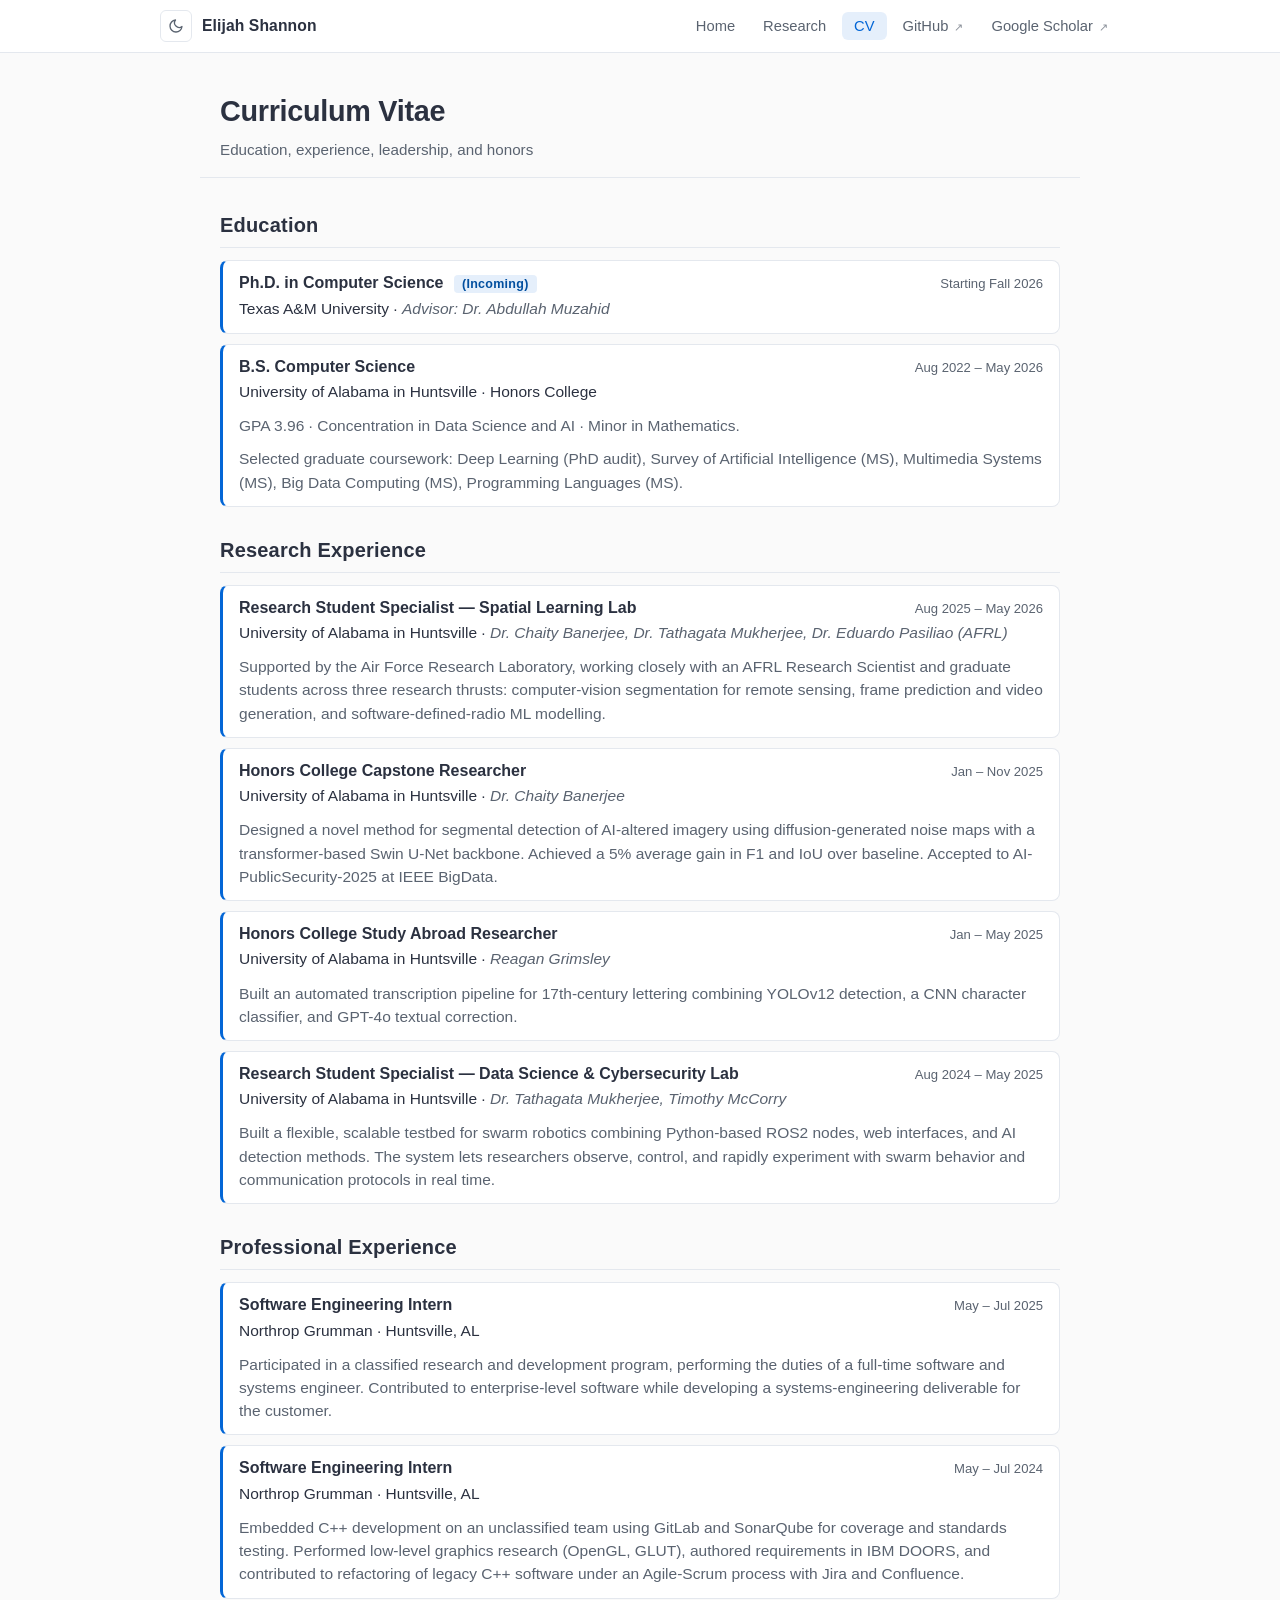
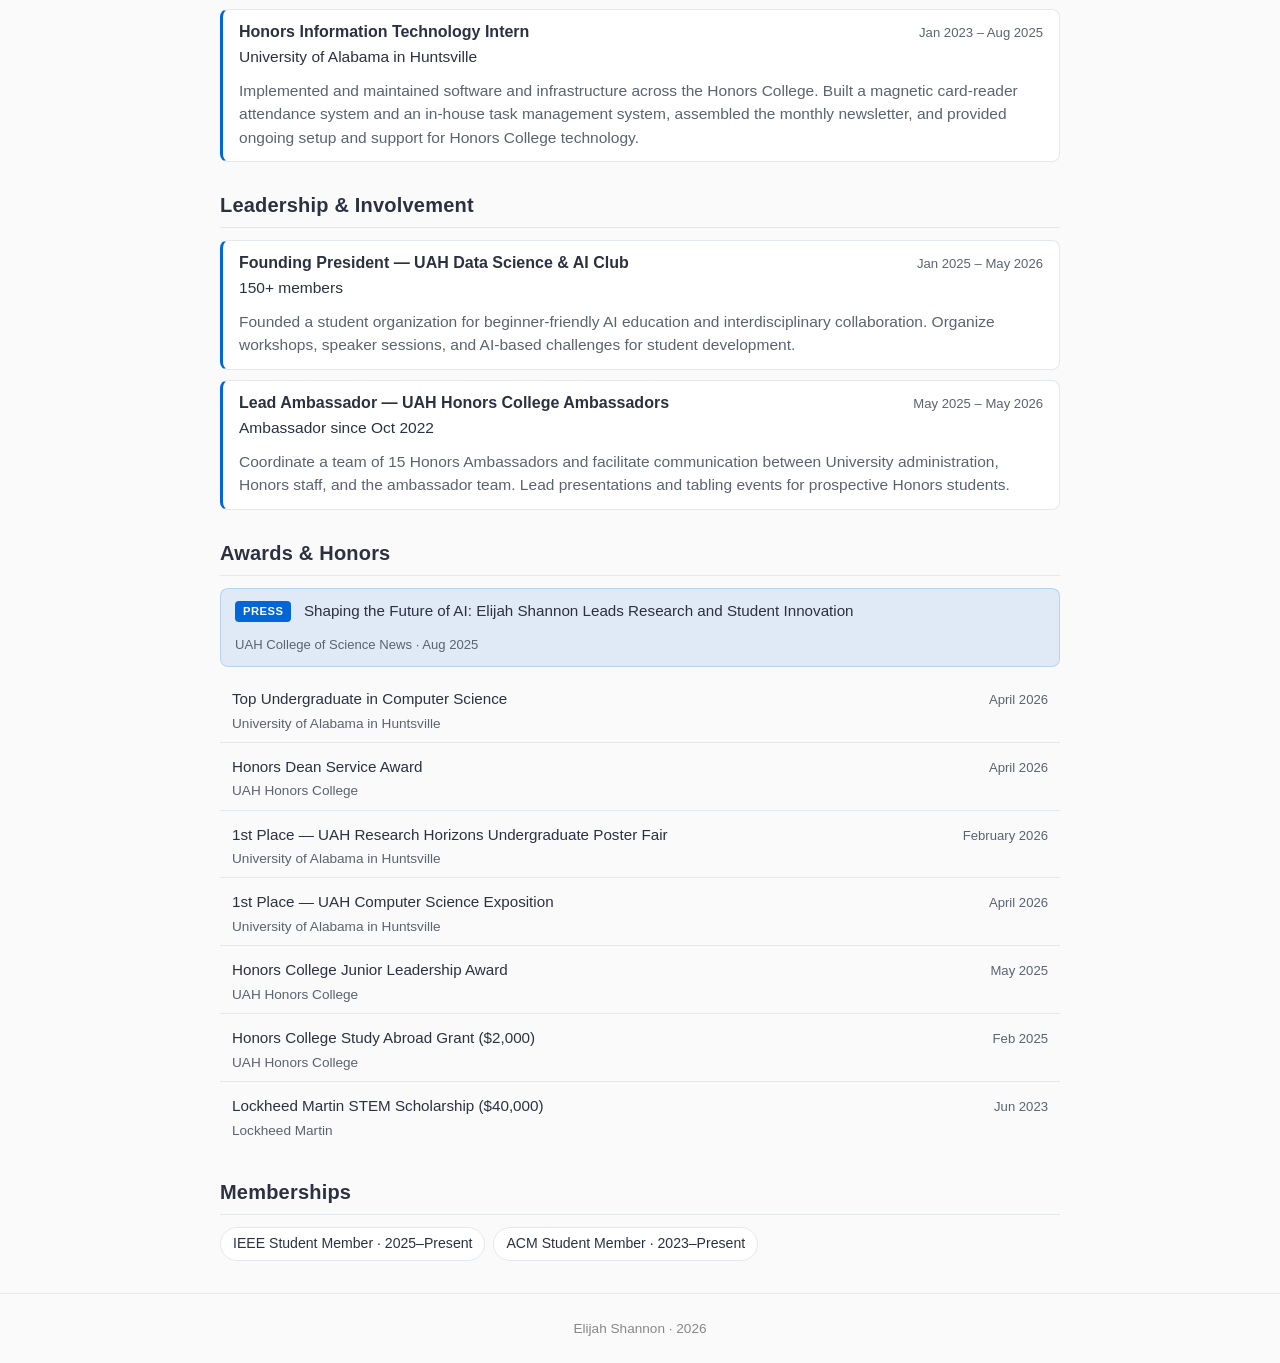
==== commit 9887cdb3: "update to be technically accurate" ====
--- a/cv.html
+++ b/cv.html
@@ -62,7 +62,7 @@
                         <span class="cv-date">Aug 2022 &ndash; May 2026</span>
                     </div>
                     <p class="cv-meta"><span class="org">University of Alabama in Huntsville</span> &middot; Honors College</p>
-                    <p class="cv-detail">GPA 3.96 &middot; Concentration in Data Science &middot; Minor in Mathematics.</p>
+                    <p class="cv-detail">GPA 3.96 &middot; Concentration in Data Science and AI &middot; Minor in Mathematics.</p>
                     <p class="cv-detail">Selected graduate coursework: Deep Learning (PhD audit), Survey of Artificial Intelligence (MS), Multimedia Systems (MS), Big Data Computing (MS), Programming Languages (MS).</p>
                 </li>
             </ul>
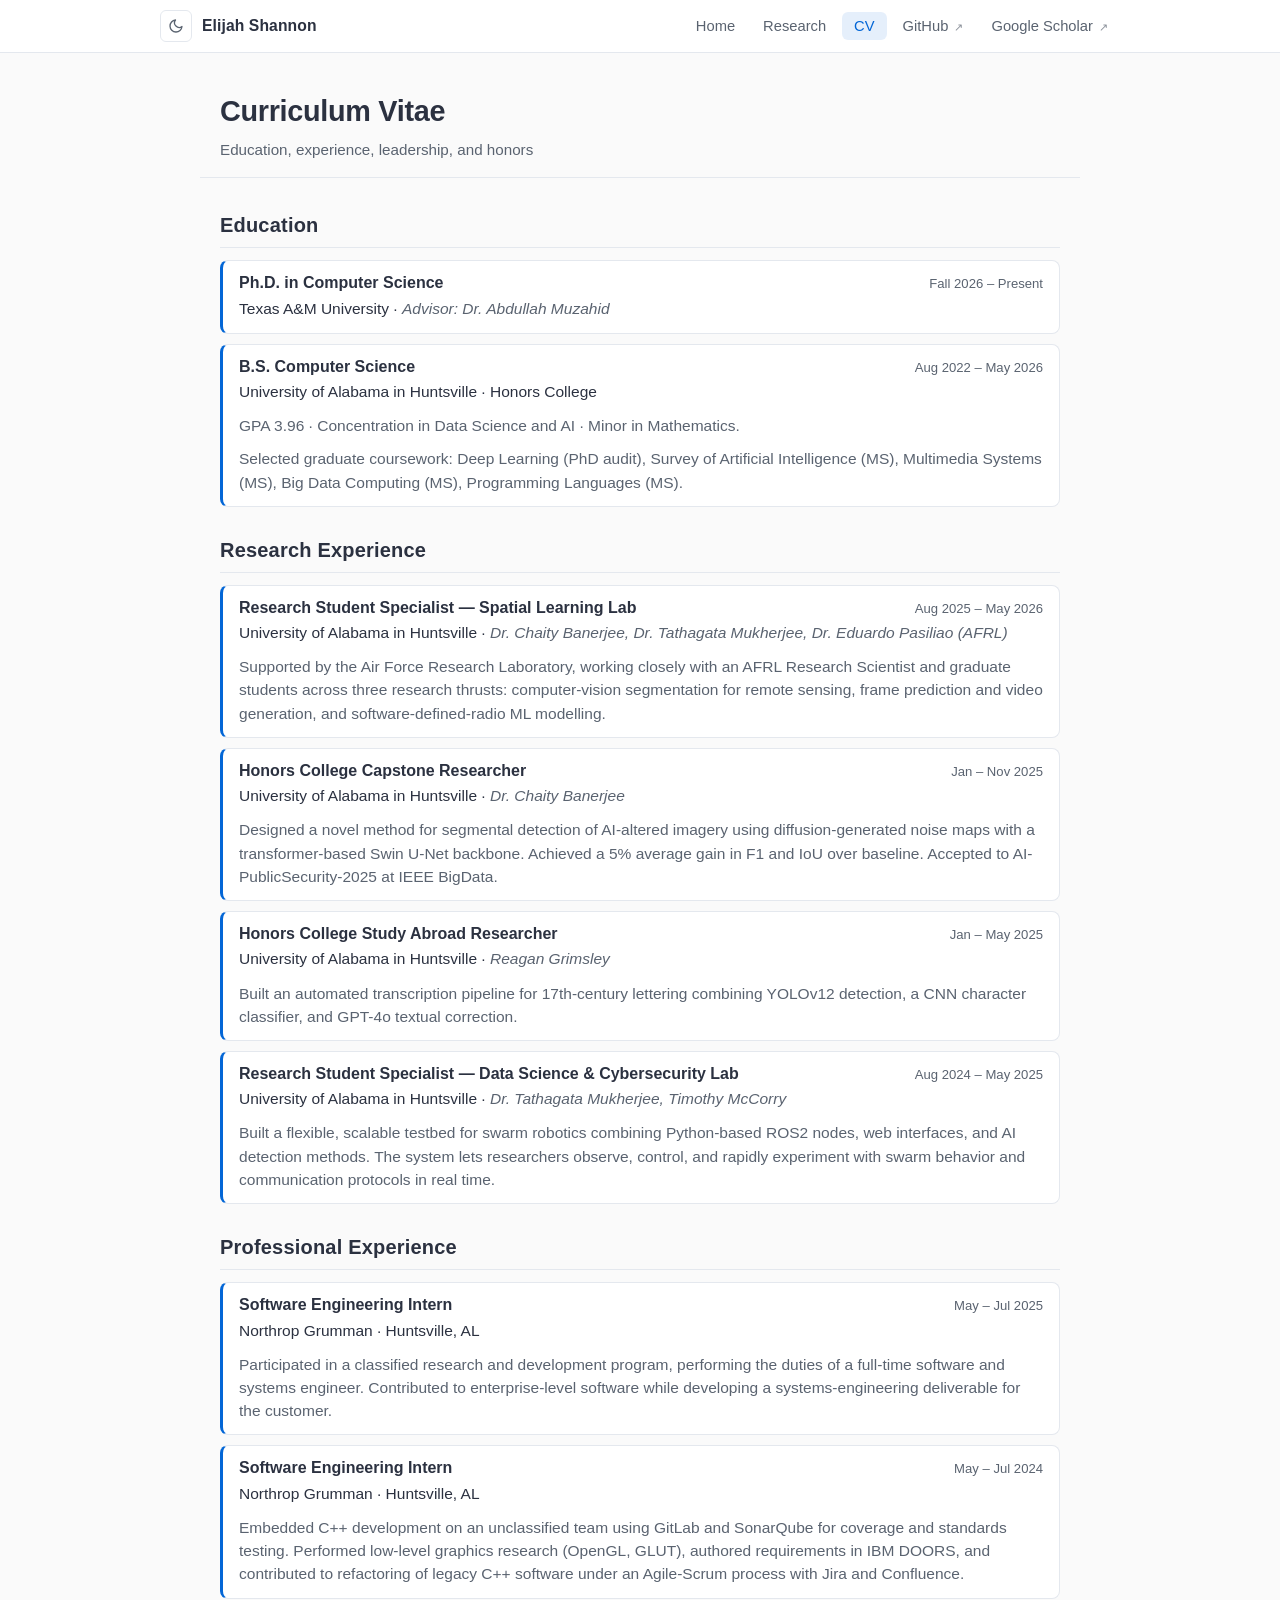
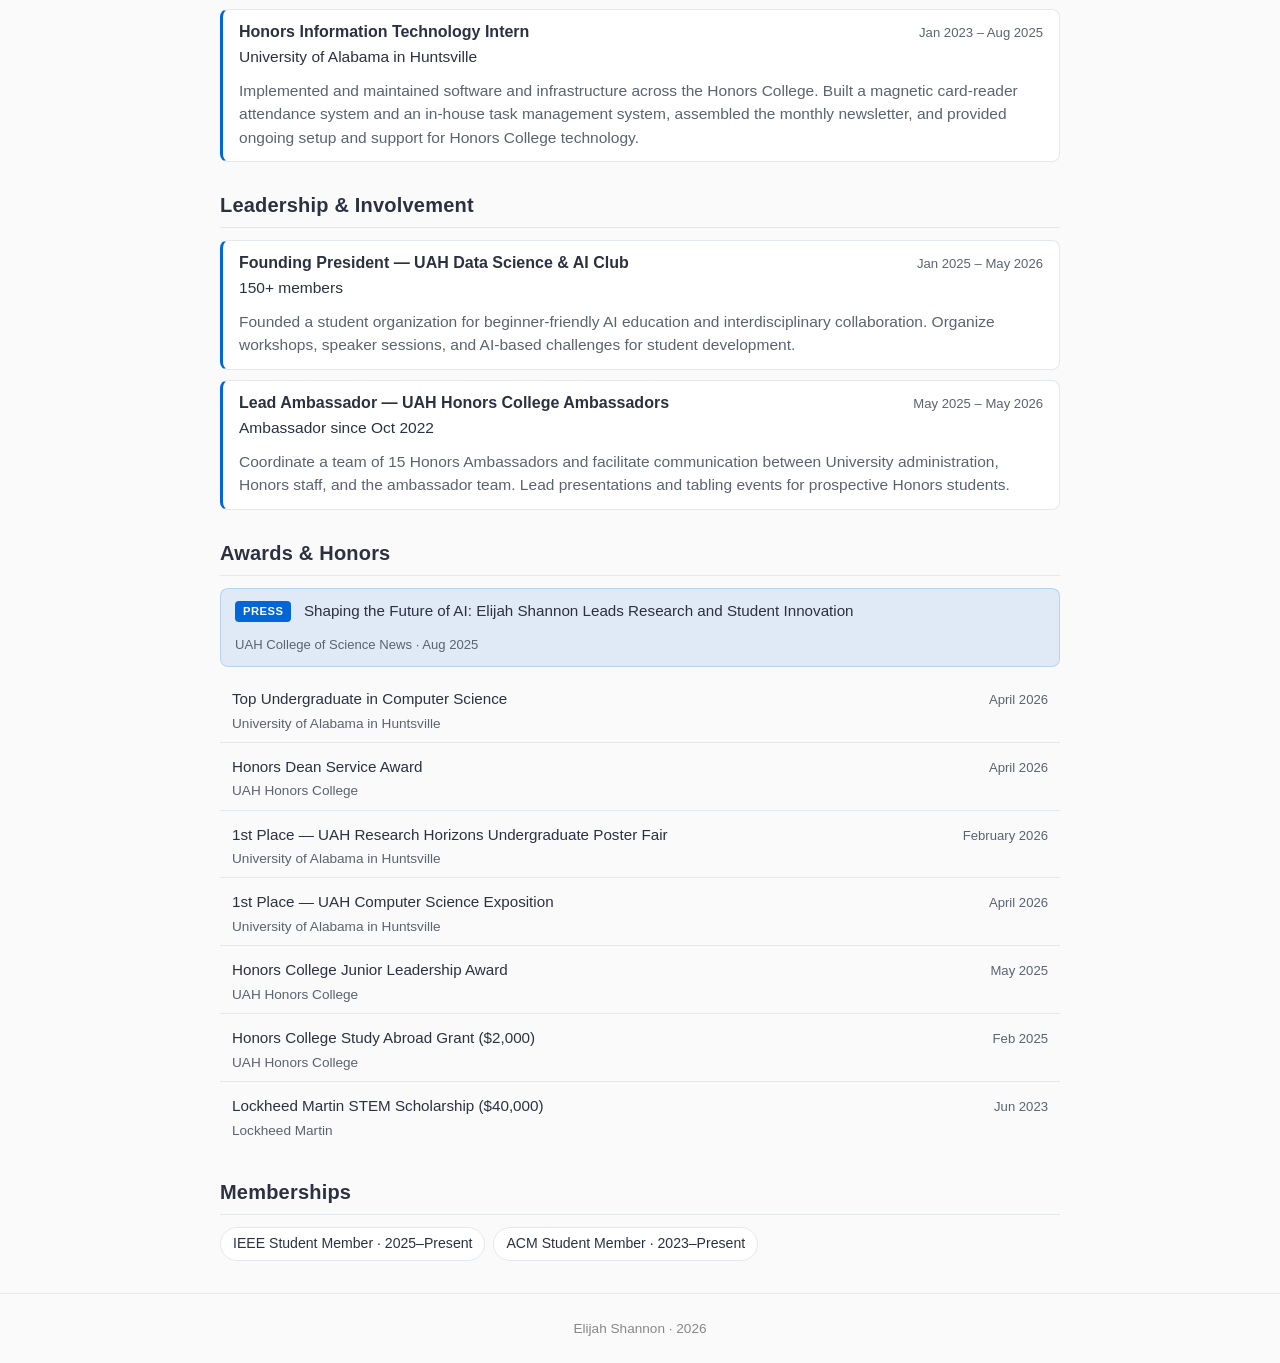
==== commit 53833c18: "Update Ph.D. status and date in CV" ====
--- a/cv.html
+++ b/cv.html
@@ -50,8 +50,8 @@
             <ul class="cv-list">
                 <li class="cv-entry">
                     <div class="cv-entry-head">
-                        <h3>Ph.D. in Computer Science <span class="cv-status">(Incoming)</span></h3>
-                        <span class="cv-date">Starting Fall 2026</span>
+                        <h3>Ph.D. in Computer Science</h3>
+                        <span class="cv-date">Fall 2026 &ndash; Present</span>
                     </div>
                     <p class="cv-meta"><span class="org">Texas A&amp;M University</span> &middot; <span class="advisors">Advisor: Dr. Abdullah Muzahid</span></p>
                 </li>
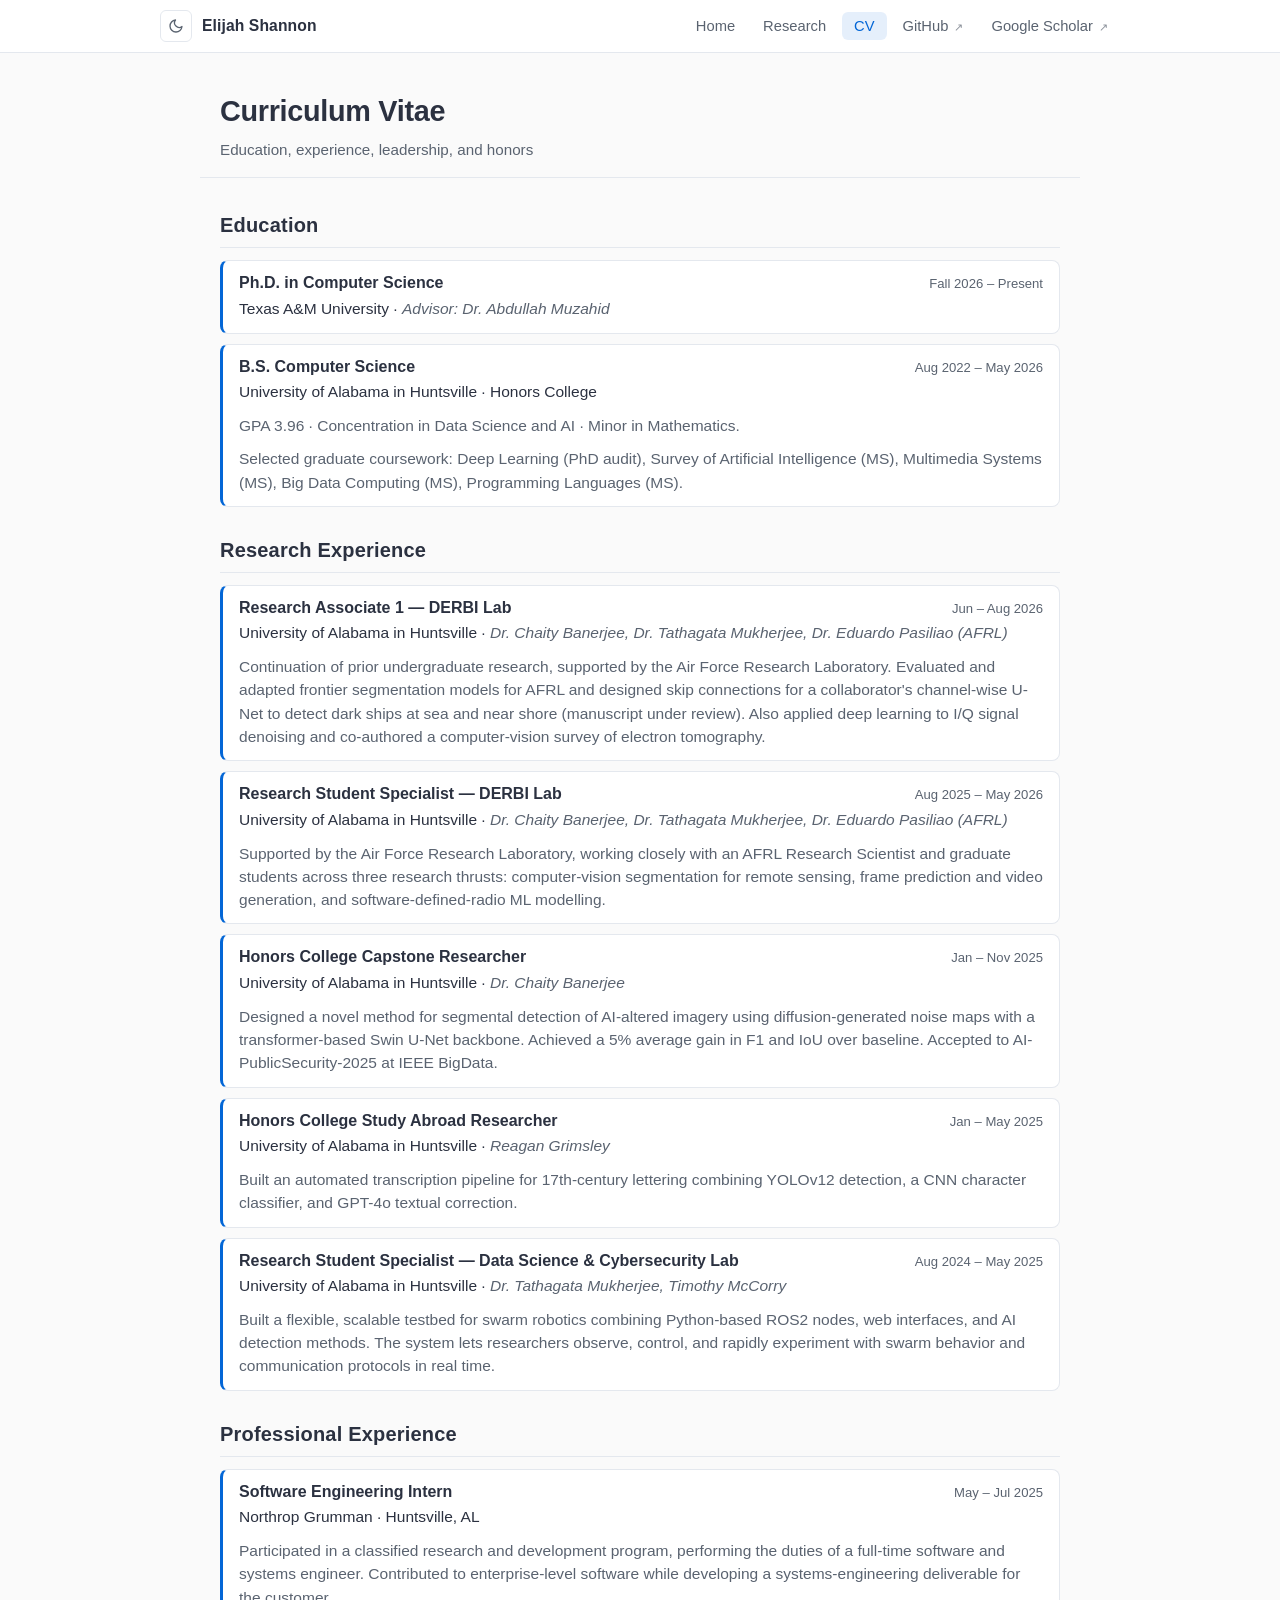
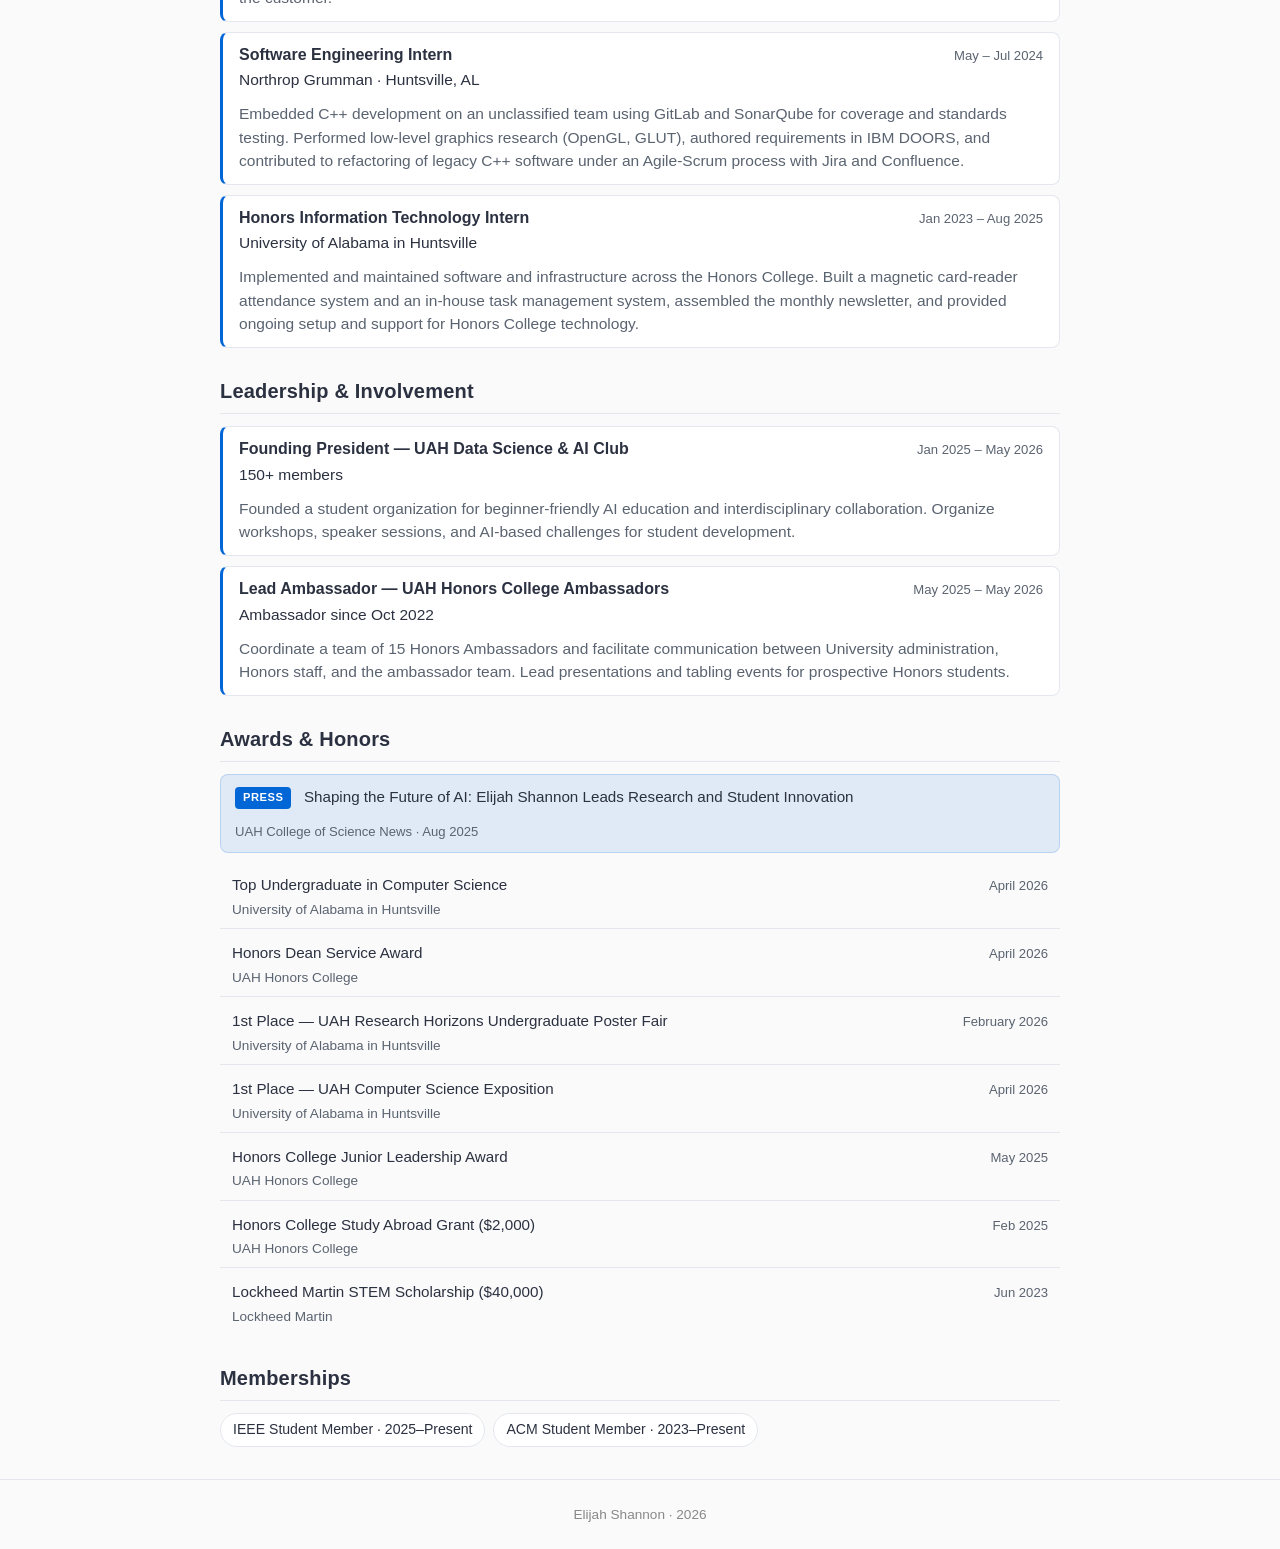
==== commit 0388e2f1: "Add Summer 2026 Research Associate 1 position to CV Rename UAH lab entries under Dr. Banerjee to DER" ====
--- a/cv.html
+++ b/cv.html
@@ -73,7 +73,16 @@
             <ul class="cv-list">
                 <li class="cv-entry">
                     <div class="cv-entry-head">
-                        <h3>Research Student Specialist &mdash; Spatial Learning Lab</h3>
+                        <h3>Research Associate 1 &mdash; DERBI Lab</h3>
+                        <span class="cv-date">Jun &ndash; Aug 2026</span>
+                    </div>
+                    <p class="cv-meta"><span class="org">University of Alabama in Huntsville</span> &middot; <span class="advisors">Dr. Chaity Banerjee, Dr. Tathagata Mukherjee, Dr. Eduardo Pasiliao (AFRL)</span></p>
+                    <p class="cv-detail">Continuation of prior undergraduate research, supported by the Air Force Research Laboratory. Evaluated and adapted frontier segmentation models for AFRL and designed skip connections for a collaborator's channel-wise U-Net to detect dark ships at sea and near shore (manuscript under review). Also applied deep learning to I/Q signal denoising and co-authored a computer-vision survey of electron tomography.</p>
+                </li>
+
+                <li class="cv-entry">
+                    <div class="cv-entry-head">
+                        <h3>Research Student Specialist &mdash; DERBI Lab</h3>
                         <span class="cv-date">Aug 2025 &ndash; May 2026</span>
                     </div>
                     <p class="cv-meta"><span class="org">University of Alabama in Huntsville</span> &middot; <span class="advisors">Dr. Chaity Banerjee, Dr. Tathagata Mukherjee, Dr. Eduardo Pasiliao (AFRL)</span></p>
